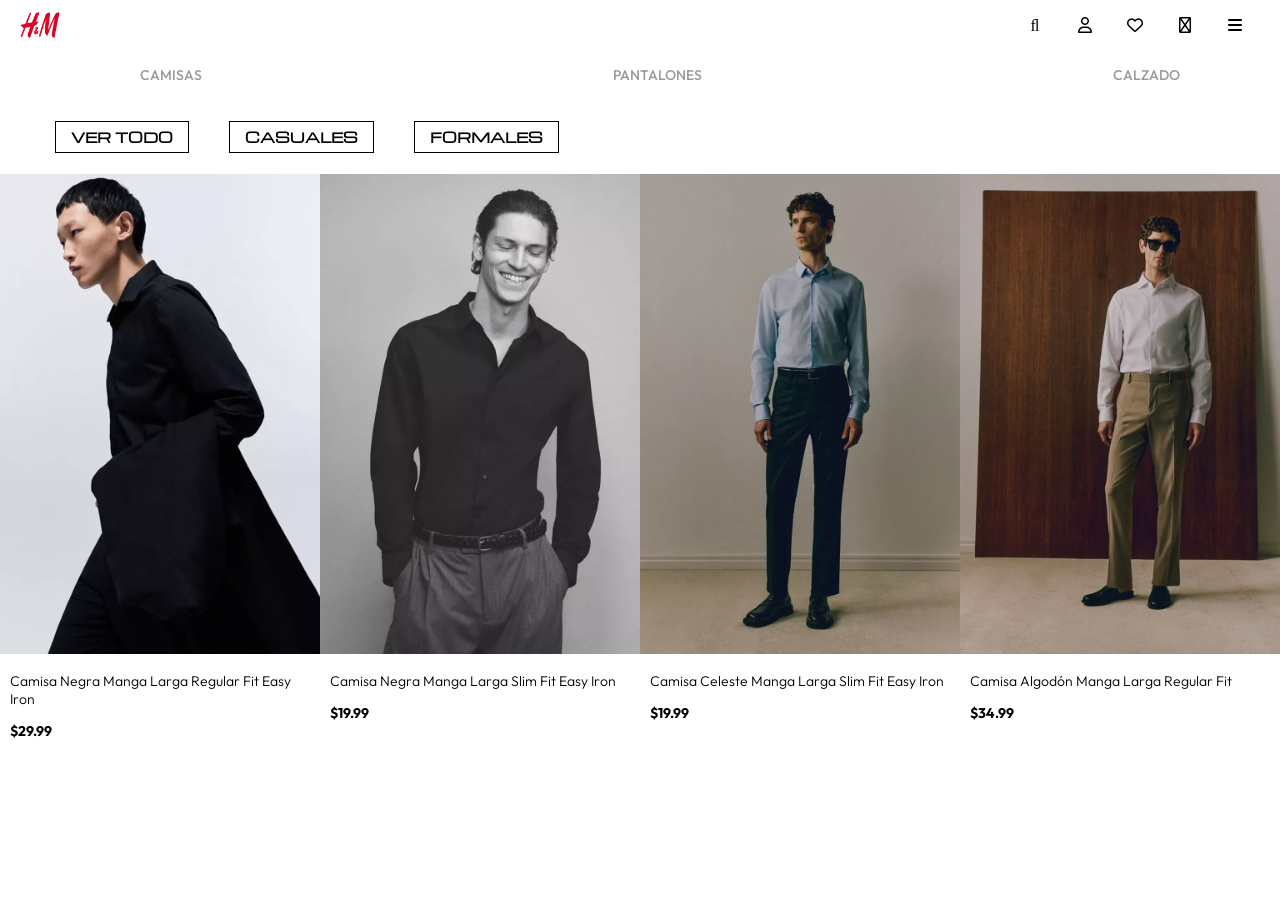
==== index.html @ f41f53e2 "Primer Commit del proyecto" ====
<!DOCTYPE html>
<html lang="en">
    <head>
        <meta charset="UTF-8">
        <meta name="viewport" content="width=device-width, initial-scale=1.0">
        <link rel="preconnect" href="https://fonts.googleapis.com">
        <link rel="preconnect" href="https://fonts.gstatic.com" crossorigin>
        <link
            href="https://fonts.googleapis.com/css2?family=Michroma&family=Outfit:wght@100;200;300;400;500;600;700;800;900&display=swap"
            rel="stylesheet">
        <link rel="stylesheet" href="styles.css">
        <link rel="stylesheet"
            href="https://cdnjs.cloudflare.com/ajax/libs/font-awesome/6.5.1/css/all.min.css">
        <title>Document</title>
    </head>
    <body class="general">
        <div class="header">
            <div class="logo">
                <img src="img/h&m_header_logo.webp" alt="h&m logo">
            </div>
            <div class="button-container">
                <div id="search">
                    <i class="far fa-search"></i>
                </div>
                <div id="user-info">
                    <i class="far fa-user"></i>
                </div>
                <div id="favorites">
                    <i class="far fa-heart"></i>
                </div>
                <div id="shopping-bag">
                    <i class="far fa-shopping-bag"></i>
                </div>
                <div id="filter-bar">
                    <i class="fas fa-bars"></i>
                </div>
            </div>

        </div>
        <nav class="nav-bar">
            <ul class="nav-bar-list">
                <li>
                    CAMISAS
                </li>
                <li>
                    PANTALONES
                </li>
                <li>
                    CALZADO
                </li>
            </ul>
        </nav>
        <nav class="category-nav-bar">
            <ul class="sub-nav-bar-list">
                <li>
                    <div>
                        VER TODO

                    </div>
                </li>
                <li>
                    <div>
                        CASUALES

                    </div>
                </li>
                <li>
                    <div>
                        FORMALES

                    </div>
                </li>
            </ul>
        </nav>
        <section class="product-section">
            <div class="tarjeta-producto">
                <div class="imagen-producto">
                    <img src="/img/camisa-negra-regular-easy.webp" alt="Camisa Negra Manga Larga Regular Fit Easy Iron">
                </div>
                <div class="info-producto">
                    <h3 class="nombre-producto">Camisa Negra Manga Larga Regular Fit Easy Iron</h3>
                    <p class="precio-producto">$29.99</p>
                </div>
            </div>
             <div class="tarjeta-producto">
                <div class="imagen-producto">
                    <img src="/img/camisa-negra-slim-easy.webp" alt="Camisa Negra Manga Larga Slim Fit Easy Iron">
                </div>
                <div class="info-producto">
                    <h3 class="nombre-producto">Camisa Negra Manga Larga Slim Fit Easy Iron</h3>
                    <p class="precio-producto">$19.99</p>
                </div>
            </div>
             <div class="tarjeta-producto">
                <div class="imagen-producto">
                    <img src="/img/camisa-celeste-slim-easy.webp" alt="Camisa Celeste Manga Larga Slim Fit Easy Iron">
                </div>
                <div class="info-producto">
                    <h3 class="nombre-producto">Camisa Celeste Manga Larga Slim Fit Easy Iron</h3>
                    <p class="precio-producto">$19.99</p>
                </div>
            </div>
             <div class="tarjeta-producto">
                <div class="imagen-producto">
                    <img src="img/camisa-slim-algodon.webp" alt="Camisa Algodón Manga Larga Regular Fit">
                </div>
                <div class="info-producto">
                    <h3 class="nombre-producto">Camisa Algodón Manga Larga Regular Fit</h3>
                    <p class="precio-producto">$34.99</p>
                </div>
            </div>

        </section>
    </body>
</html>
---- styles.css ----
:root {
    --soft-color: #999999;
    --fuente-pequena: 14px;
    --fuente-mediana: 16px;
    --fuente-grande: 20px;
    --espacio: 20px;
    --transition: 0.1s;
}
.general {
    margin: 0;
    padding: 0;
 
}   

.header {
    display: flex;
    justify-content: space-between;
    align-items: center;
    padding: 00px 20px;
}

.logo {
    width: 40px;
    height: 40px;
    cursor: pointer;
}

.logo img {
    width: 100%;
    height: 100%;
    object-fit: contain;
}

.button-container {
    display: flex;
    align-items: center;
    padding: 0%;
}

.button-container>div {
    width: 50px;
    height: 50px;
    display: flex;
    align-items: center;
    justify-content: center;
    cursor: pointer;
}

.nav-bar {

    align-items: center;
    padding:0px 70px ;

}

.nav-bar-list {
    display: flex;
    align-items: center;
    justify-content: space-between;
}

.nav-bar-list li {
    list-style: none;
    margin: 0 30px;
    font-size: var(--fuente-pequena);
    font-weight: 500;
    cursor: pointer;
    font-family: 'Outfit', sans-serif;
    color: var(--soft-color);
    cursor: pointer;
}
.nav-bar-list li:hover {
    color: black;
    transition: var(--transition);
}

.category-nav-bar {

    padding: 5px;
}

.sub-nav-bar-list {
    display: flex;
    align-items: center;
    gap: var(--espacio);
}
.sub-nav-bar-list li {
    list-style: none;
    margin: 0 10px;
 
}
.sub-nav-bar-list li div {

    font-size: var(--fuente-pequena);
    font-family: "Michroma", sans-serif;
    font-weight: bold;
    cursor: pointer;
    padding: 5px 15px;
    border: 1px solid black;
 

}
.sub-nav-bar-list li div:hover {
    background-color: black;
    color: white;
    transition: var(--transition);
}
.product-section{
    display: flex;

}
.tarjeta-producto {
    width: auto;


}
.tarjeta-producto img{
    width: 100%;
    height: auto;
    object-fit: contain;
    cursor: pointer;

}
.info-producto{
    padding: 0px 10px ;
}
.tarjeta-producto h3{
    font-family: 'Outfit', sans-serif;
    font-size: var(--fuente-pequena);
    font-weight: 300;
    
}
.tarjeta-producto p{
    font-family: 'Outfit', sans-serif;
    font-size: var(--fuente-pequena);
    font-weight: bold;
}
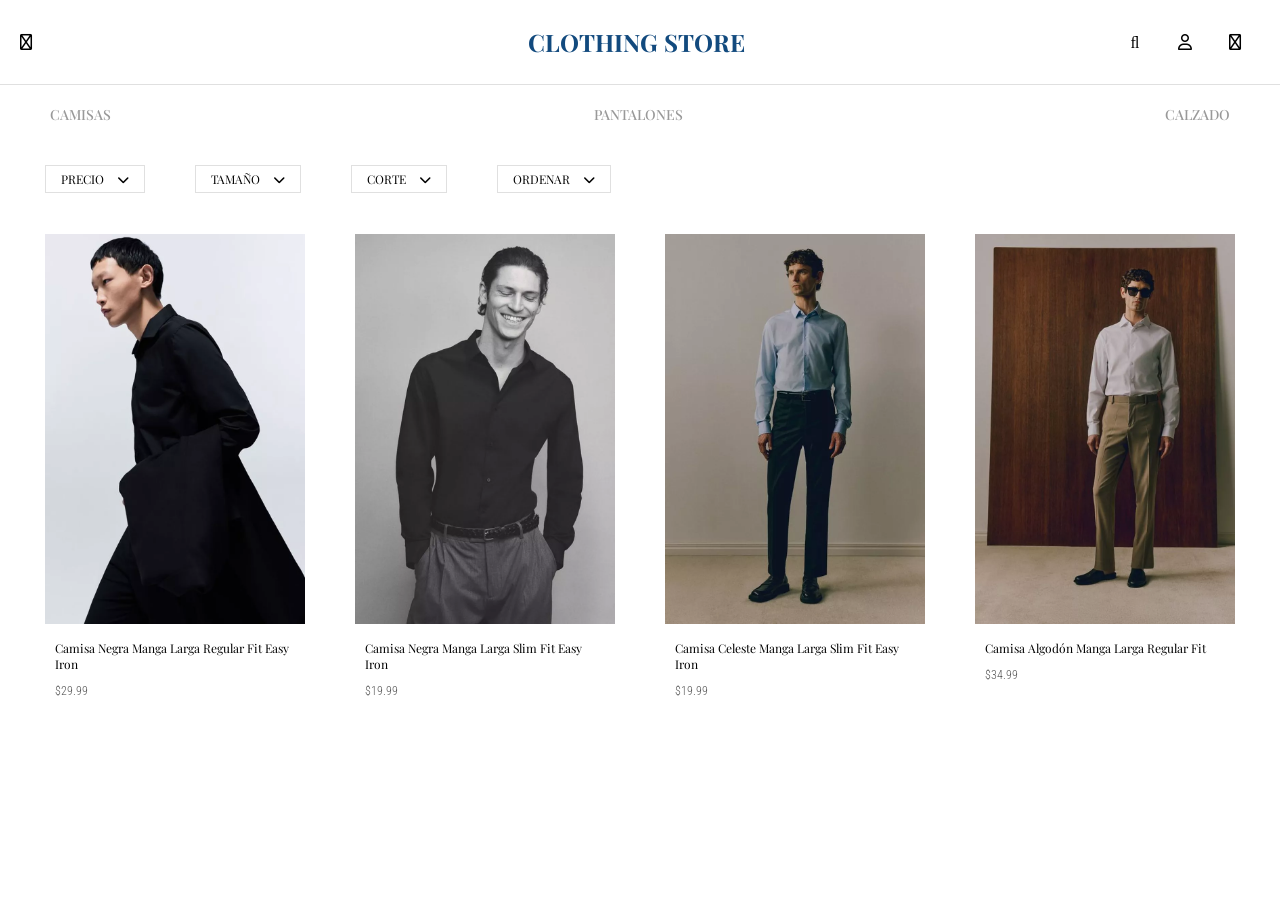
==== commit 70cc080c: "Optimizar CSS: consolidar estilos repetidos, agregar variables y clases utilitarias" ====
--- a/index.html
+++ b/index.html
@@ -6,7 +6,7 @@
         <link rel="preconnect" href="https://fonts.googleapis.com">
         <link rel="preconnect" href="https://fonts.gstatic.com" crossorigin>
         <link
-            href="https://fonts.googleapis.com/css2?family=Michroma&family=Outfit:wght@100;200;300;400;500;600;700;800;900&display=swap"
+            href="https://fonts.googleapis.com/css2?family=Playfair+Display:wght@100;200;300;400;500;600;700;800;900&family=Roboto+Condensed:wght@100;200;300;400;500;600;700;800;900&display=swap"
             rel="stylesheet">
         <link rel="stylesheet" href="styles.css">
         <link rel="stylesheet"
@@ -15,8 +15,11 @@
     </head>
     <body class="general">
         <div class="header">
+            <div class="filter-bar">
+                <i class="far fa-bars"></i>
+            </div>
             <div class="logo">
-                <img src="img/h&m_header_logo.webp" alt="h&m logo">
+                <h1>CLOTHING STORE</h1>
             </div>
             <div class="button-container">
                 <div id="search">
@@ -25,14 +28,8 @@
                 <div id="user-info">
                     <i class="far fa-user"></i>
                 </div>
-                <div id="favorites">
-                    <i class="far fa-heart"></i>
-                </div>
                 <div id="shopping-bag">
                     <i class="far fa-shopping-bag"></i>
-                </div>
-                <div id="filter-bar">
-                    <i class="fas fa-bars"></i>
                 </div>
             </div>
 
@@ -51,23 +48,25 @@
             </ul>
         </nav>
         <nav class="category-nav-bar">
-            <ul class="sub-nav-bar-list">
+            <ul class="cajas-filtro-lista">
                 <li>
                     <div>
-                        VER TODO
-
+                        PRECIO <i class="fas fa-chevron-down"></i>
                     </div>
                 </li>
                 <li>
                     <div>
-                        CASUALES
-
+                        TAMAÑO <i class="fas fa-chevron-down"></i>
                     </div>
                 </li>
                 <li>
                     <div>
-                        FORMALES
-
+                        CORTE <i class="fas fa-chevron-down"></i>
+                    </div>
+                </li>
+                <li>
+                    <div>
+                        ORDENAR <i class="fas fa-chevron-down"></i>
                     </div>
                 </li>
             </ul>
@@ -75,38 +74,47 @@
         <section class="product-section">
             <div class="tarjeta-producto">
                 <div class="imagen-producto">
-                    <img src="/img/camisa-negra-regular-easy.webp" alt="Camisa Negra Manga Larga Regular Fit Easy Iron">
+                    <img src="/img/camisa-negra-regular-easy.webp"
+                        alt="Camisa Negra Manga Larga Regular Fit Easy Iron">
                 </div>
                 <div class="info-producto">
-                    <h3 class="nombre-producto">Camisa Negra Manga Larga Regular Fit Easy Iron</h3>
+                    <h3 class="nombre-producto">Camisa Negra Manga Larga Regular
+                        Fit Easy Iron</h3>
                     <p class="precio-producto">$29.99</p>
                 </div>
             </div>
-             <div class="tarjeta-producto">
+            <div class="tarjeta-producto">
                 <div class="imagen-producto">
-                    <img src="/img/camisa-negra-slim-easy.webp" alt="Camisa Negra Manga Larga Slim Fit Easy Iron">
+                    <img src="/img/camisa-negra-slim-easy.webp"
+                        alt="Camisa Negra Manga Larga Slim Fit Easy Iron">
                 </div>
                 <div class="info-producto">
-                    <h3 class="nombre-producto">Camisa Negra Manga Larga Slim Fit Easy Iron</h3>
+                    <h3 class="nombre-producto">Camisa Negra Manga Larga Slim
+                        Fit Easy Iron</h3>
                     <p class="precio-producto">$19.99</p>
                 </div>
             </div>
-             <div class="tarjeta-producto">
+            <div class="tarjeta-producto">
                 <div class="imagen-producto">
-                    <img src="/img/camisa-celeste-slim-easy.webp" alt="Camisa Celeste Manga Larga Slim Fit Easy Iron">
+                    <img src="/img/camisa-celeste-slim-easy.webp"
+                        alt="Camisa Celeste Manga Larga Slim Fit Easy Iron">
                 </div>
                 <div class="info-producto">
-                    <h3 class="nombre-producto">Camisa Celeste Manga Larga Slim Fit Easy Iron</h3>
+                    <h3 class="nombre-producto">Camisa Celeste Manga Larga Slim
+                        Fit Easy Iron</h3>
                     <p class="precio-producto">$19.99</p>
                 </div>
             </div>
-             <div class="tarjeta-producto">
+            <div class="tarjeta-producto">
                 <div class="imagen-producto">
-                    <img src="img/camisa-slim-algodon.webp" alt="Camisa Algodón Manga Larga Regular Fit">
+                    <img src="img/camisa-slim-algodon.webp"
+                        alt="Camisa Algodón Manga Larga Regular Fit">
                 </div>
                 <div class="info-producto">
-                    <h3 class="nombre-producto">Camisa Algodón Manga Larga Regular Fit</h3>
-                    <p class="precio-producto">$34.99</p>
+                    
+                        <h3 class="nombre-producto">Camisa Algodón Manga Larga
+                            Regular Fit</h3>
+                        <p class="precio-producto">$34.99</p>
                 </div>
             </div>
 
--- a/styles.css
+++ b/styles.css
@@ -1,40 +1,127 @@
 :root {
-    --soft-color: #999999;
+    --texto-inactivo: #999999;
+    --color-primario: #124a7e;
+    --color-acento: #e0e0e0;
+    --color-precio: #575757;
+    --color-fondo: #ffffff;
+    --color-boton-animacion: #041A2F;
+    --borde-inferior: 1px solid var(--color-acento);
+    --borde-hover: 1px solid black;
+
+    --fuente-tarjeta: 12px;
     --fuente-pequena: 14px;
     --fuente-mediana: 16px;
     --fuente-grande: 20px;
-    --espacio: 20px;
-    --transition: 0.1s;
-}
+    --fuente-extra-grande: 24px;
+    --fuente-texto: "Playfair Display", serif;
+    --fuente-precio: "Roboto Condensed", sans-serif;
+    
+    --espacio: 50px;
+    --espacio-pequeno: 10px;
+    --padding-estandar: 20px 50px;
+    --padding-caja: 5px 15px;
+    --transition: 0.5s;
+    --padding-icono: 0px 0px 0px 10px;
+
+    /* Pesos de fuente */
+    --thin: 100;
+    --extra-light: 200;
+    --light: 300;
+    --regular: 400;
+    --medium: 500;
+    --semi-bold: 600;
+    --bold: 700;
+    --extra-bold: 800;
+    --black: 900;
+}
+
+/*
+* {
+    border: 1px solid red;
+}
+*/
+
+/* Utilidades generales */
+.flex-center {
+    display: flex;
+    align-items: center;
+    justify-content: center;
+}
+
+.flex-between {
+    display: flex;
+    align-items: center;
+    justify-content: space-between;
+}
+
+.cursor-pointer {
+    cursor: pointer;
+}
+
+.no-list {
+    list-style: none;
+}
+
+/* Estilos de texto */
+.texto-principal {
+    font-family: var(--fuente-texto);
+    font-size: var(--fuente-mediana);
+    font-weight: var(--regular);
+}
+
+.texto-precio {
+    font-family: var(--fuente-precio);
+    color: var(--color-precio);
+    font-weight: var(--light);
+}
+
+/* Cajas interactivas */
+.caja-interactiva {
+    border: 1px solid var(--color-acento);
+    cursor: pointer;
+    transition: var(--transition);
+}
+
+.caja-interactiva:hover {
+    border: var(--borde-hover);
+}
+
 .general {
     margin: 0;
     padding: 0;
- 
-}   
+}
+
 
 .header {
     display: flex;
     justify-content: space-between;
     align-items: center;
-    padding: 00px 20px;
+    padding: 10px 20px;
+    border-bottom: var(--borde-inferior);
+}
+
+.filter-bar {
+    display: flex;
+    align-items: center;
+    justify-content: center;
+    cursor: pointer;
 }
 
 .logo {
-    width: 40px;
-    height: 40px;
-    cursor: pointer;
-}
-
-.logo img {
-    width: 100%;
-    height: 100%;
-    object-fit: contain;
+    margin-left: 130px;
+}
+
+.logo h1 {
+    font-size: var(--fuente-extra-grande);
+    font-family: var(--fuente-texto);
+    font-weight: var(--bold);
+    cursor: pointer;
+    color: var(--color-primario);
 }
 
 .button-container {
     display: flex;
     align-items: center;
-    padding: 0%;
 }
 
 .button-container>div {
@@ -47,91 +134,206 @@
 }
 
 .nav-bar {
-
-    align-items: center;
-    padding:0px 70px ;
-
+    display: flex;
+    align-items: center;
+    width: 100%;
 }
 
 .nav-bar-list {
     display: flex;
     align-items: center;
     justify-content: space-between;
+    width: 100%;
+    padding: var(--padding-estandar);
+    margin: 0;
 }
 
 .nav-bar-list li {
     list-style: none;
-    margin: 0 30px;
     font-size: var(--fuente-pequena);
-    font-weight: 500;
-    cursor: pointer;
-    font-family: 'Outfit', sans-serif;
-    color: var(--soft-color);
-    cursor: pointer;
-}
+    font-weight: var(--medium);
+    font-family: var(--fuente-texto);
+    color: var(--texto-inactivo);
+    cursor: pointer;
+}
+
 .nav-bar-list li:hover {
-    color: black;
+    color: var(--color-primario);
     transition: var(--transition);
 }
 
 .category-nav-bar {
-
     padding: 5px;
 }
 
-.sub-nav-bar-list {
-    display: flex;
-    align-items: center;
+.cajas-filtro-lista,
+.cajas-talla-lista {
+    display: flex;
+    align-items: center;
+    list-style: none;
+}
+
+.cajas-filtro-lista {
     gap: var(--espacio);
-}
-.sub-nav-bar-list li {
+    padding: 0 50px 20px 40px;
+}
+
+.cajas-filtro-lista li,
+.cajas-talla-lista li {
     list-style: none;
-    margin: 0 10px;
- 
-}
-.sub-nav-bar-list li div {
-
-    font-size: var(--fuente-pequena);
-    font-family: "Michroma", sans-serif;
-    font-weight: bold;
-    cursor: pointer;
-    padding: 5px 15px;
-    border: 1px solid black;
- 
-
-}
-.sub-nav-bar-list li div:hover {
-    background-color: black;
-    color: white;
+}
+
+.cajas-filtro-lista li div {
+    font-size: var(--fuente-tarjeta);
+    font-family: var(--fuente-texto);
+    font-weight: var(--thin);
+    cursor: pointer;
+    padding: var(--padding-caja);
+    border: 1px solid var(--color-acento);
+}
+
+.cajas-filtro-lista li div:hover,
+.cajas-talla-lista li div:hover {
+    border: var(--borde-hover);
     transition: var(--transition);
 }
-.product-section{
-    display: flex;
-
-}
+
+.fa-chevron-down,
+.fa-ruler {
+    padding: var(--padding-icono);
+}
+
+.product-section {
+    display: flex;
+    gap: var(--espacio);
+    padding: 0 45px;
+}
+
 .tarjeta-producto {
     width: auto;
-
-
-}
-.tarjeta-producto img{
+}
+
+.tarjeta-producto img {
     width: 100%;
     height: auto;
     object-fit: contain;
     cursor: pointer;
-
-}
-.info-producto{
-    padding: 0px 10px ;
-}
-.tarjeta-producto h3{
-    font-family: 'Outfit', sans-serif;
+}
+
+.info-producto {
+    padding: 0 10px;
+}
+
+.tarjeta-producto p {
+    font-family: var(--fuente-precio);
+    font-size: var(--fuente-tarjeta);
+    font-weight: var(--light);
+    color: var(--color-precio);
+}
+
+.tarjeta-producto h3 {
+    font-family: var(--fuente-texto);
+    font-size: var(--fuente-tarjeta);
+    font-weight: var(--regular);
+}
+
+/* Estilos para la sección productos */
+
+.product-detail-section {
+    display: flex;
+    gap: var(--espacio);
+    padding: 20px 45px 50px 45px;
+}
+
+.detail-section h2 {
+    font-family: var(--fuente-texto);
+    font-size: var(--fuente-extra-grande);
+    font-weight: var(--bold);
+}
+
+.precio-detalle-producto {
+    font-family: var(--fuente-precio);
+    font-size: var(--fuente-grande);
+    font-weight: var(--light);
+    color: var(--color-precio);
+}
+
+.detalle-producto {
+    width: 525px;
+    border-bottom: var(--borde-inferior);
+}
+
+.seleccion-talla-producto {
+    padding: 10px 0 30px 0;
+}
+
+.texto-producto-detalle,
+.guia-tallas {
+    font-family: var(--fuente-texto);
+    font-size: var(--fuente-mediana);
+    font-weight: var(--regular);
+}
+
+.guia-tallas {
+    cursor: pointer;
+}
+
+.cajas-talla-lista {
+    gap: var(--espacio-pequeno);
+    padding: 20px 0;
+}
+
+.cajas-talla-lista li div {
+    font-size: var(--fuente-tarjeta);
+    font-family: var(--fuente-texto);
+    font-weight: var(--thin);
+    cursor: pointer;
+    padding: 15px;
+    border: 1px solid var(--color-acento);
+}
+
+.agregar-bolsa {
+    background-color: var(--color-primario);
+    color: white;
+    font-family: var(--fuente-texto);
+    font-weight: var(--semi-bold);
+    font-size: var(--fuente-mediana);
+    padding: 15px 50px;
+    border: none;
+    cursor: pointer;
+    transition: background-color var(--transition);
+    text-align: center;
+}
+
+.agregar-bolsa:hover {
+    background-color: var(--color-boton-animacion);
+}
+
+.descripcion {
+    font-family: var(--fuente-precio);
+    color: var(--color-precio);
     font-size: var(--fuente-pequena);
-    font-weight: 300;
-    
-}
-.tarjeta-producto p{
-    font-family: 'Outfit', sans-serif;
-    font-size: var(--fuente-pequena);
-    font-weight: bold;
+    font-weight: var(--light);
+    padding: 20px 0;
+    border-bottom: var(--borde-inferior);
+    margin-bottom: 20px;
+}
+
+.cajas-informacion {
+    padding: 10px 20px 20px 20px;
+    background-color: var(--color-acento);
+    font-family: var(--fuente-precio);
+    font-size: var(--fuente-tarjeta);
+    font-weight: var(--light);
+    margin-bottom: 20px;
+}
+
+.payment-icons {
+    display: flex;
+    gap: 10px;
+    margin-top: 15px;
+}
+
+.payment-icons i {
+    font-size: 24px;
 }
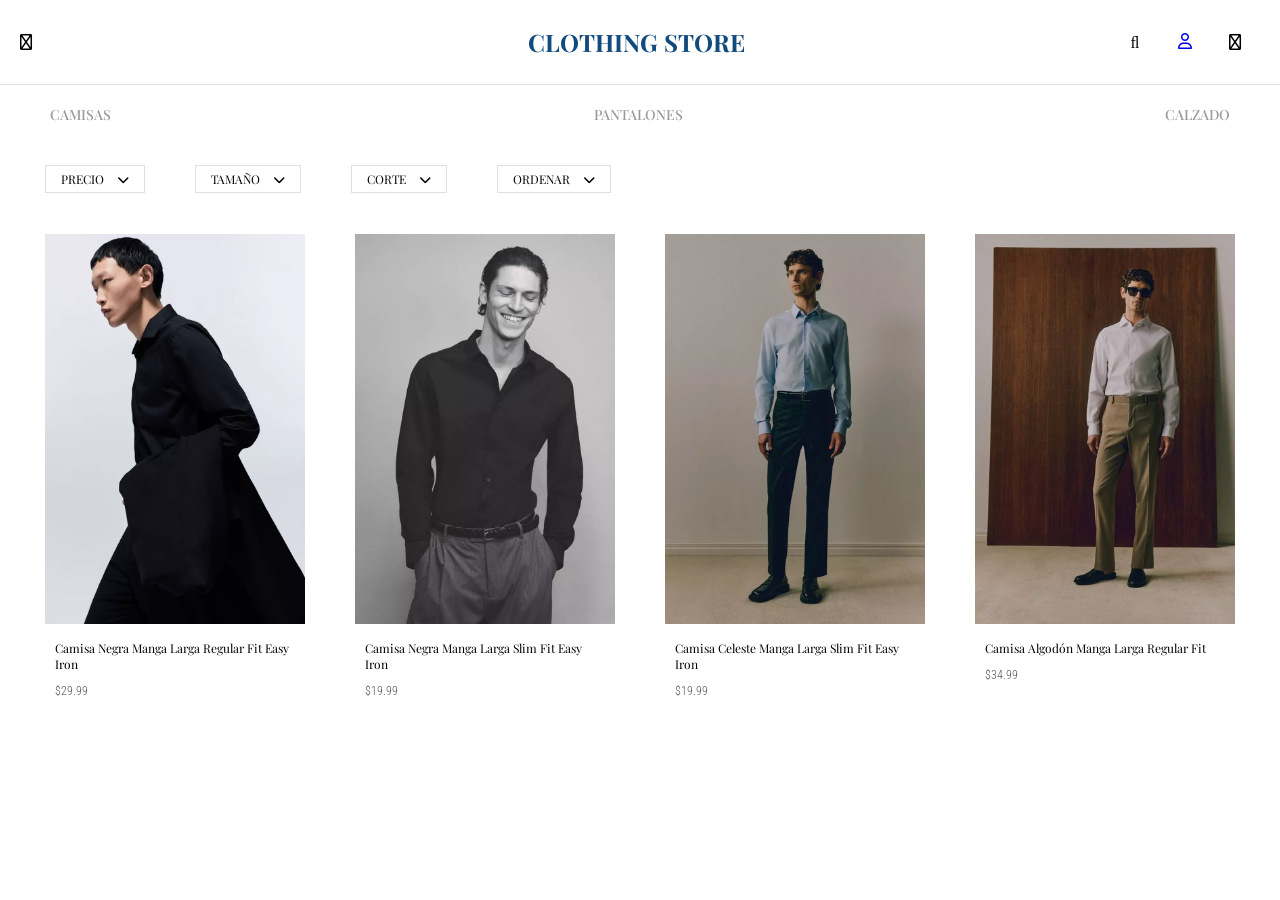
==== commit 3179a5cc: "interfaz login y registro navegables" ====
--- a/index.html
+++ b/index.html
@@ -1,123 +1,124 @@
 <!DOCTYPE html>
 <html lang="en">
-    <head>
-        <meta charset="UTF-8">
-        <meta name="viewport" content="width=device-width, initial-scale=1.0">
-        <link rel="preconnect" href="https://fonts.googleapis.com">
-        <link rel="preconnect" href="https://fonts.gstatic.com" crossorigin>
-        <link
-            href="https://fonts.googleapis.com/css2?family=Playfair+Display:wght@100;200;300;400;500;600;700;800;900&family=Roboto+Condensed:wght@100;200;300;400;500;600;700;800;900&display=swap"
-            rel="stylesheet">
-        <link rel="stylesheet" href="styles.css">
-        <link rel="stylesheet"
-            href="https://cdnjs.cloudflare.com/ajax/libs/font-awesome/6.5.1/css/all.min.css">
-        <title>Document</title>
-    </head>
-    <body class="general">
-        <div class="header">
-            <div class="filter-bar">
-                <i class="far fa-bars"></i>
+
+<head>
+    <meta charset="UTF-8">
+    <meta name="viewport" content="width=device-width, initial-scale=1.0">
+    <link rel="preconnect" href="https://fonts.googleapis.com">
+    <link rel="preconnect" href="https://fonts.gstatic.com" crossorigin>
+    <link
+        href="https://fonts.googleapis.com/css2?family=Playfair+Display:wght@100;200;300;400;500;600;700;800;900&family=Roboto+Condensed:wght@100;200;300;400;500;600;700;800;900&display=swap"
+        rel="stylesheet">
+    <link rel="stylesheet" href="styles.css">
+    <link rel="stylesheet" href="https://cdnjs.cloudflare.com/ajax/libs/font-awesome/6.5.1/css/all.min.css">
+    <title>Document</title>
+    <link rel="stylesheet" href="styles.css">
+</head>
+
+<body class="general">
+    <div class="header">
+        <div class="filter-bar">
+            <i class="far fa-bars"></i>
+        </div>
+        <div class="logo">
+            <h1>CLOTHING STORE</h1>
+        </div>
+        <div class="button-container">
+            <div id="search">
+                <i class="far fa-search"></i>
             </div>
-            <div class="logo">
-                <h1>CLOTHING STORE</h1>
+            <div id="user-info">
+                <a href="login.html">
+                    <i class="far fa-user"></i>
+                </a>
             </div>
-            <div class="button-container">
-                <div id="search">
-                    <i class="far fa-search"></i>
+            <div id="shopping-bag">
+                <i class="far fa-shopping-bag"></i>
+            </div>
+        </div>
+
+    </div>
+    <nav class="nav-bar">
+        <ul class="nav-bar-list">
+            <li>
+                CAMISAS
+            </li>
+            <li>
+                PANTALONES
+            </li>
+            <li>
+                CALZADO
+            </li>
+        </ul>
+    </nav>
+    <nav class="category-nav-bar">
+        <ul class="cajas-filtro-lista">
+            <li>
+                <div>
+                    PRECIO <i class="fas fa-chevron-down"></i>
                 </div>
-                <div id="user-info">
-                    <i class="far fa-user"></i>
+            </li>
+            <li>
+                <div>
+                    TAMAÑO <i class="fas fa-chevron-down"></i>
                 </div>
-                <div id="shopping-bag">
-                    <i class="far fa-shopping-bag"></i>
+            </li>
+            <li>
+                <div>
+                    CORTE <i class="fas fa-chevron-down"></i>
                 </div>
+            </li>
+            <li>
+                <div>
+                    ORDENAR <i class="fas fa-chevron-down"></i>
+                </div>
+            </li>
+        </ul>
+    </nav>
+    <section class="product-section">
+        <div class="tarjeta-producto">
+            <div class="imagen-producto">
+                <img src="/img/camisa-negra-regular-easy.webp" alt="Camisa Negra Manga Larga Regular Fit Easy Iron">
             </div>
+            <div class="info-producto">
+                <h3 class="nombre-producto">Camisa Negra Manga Larga Regular
+                    Fit Easy Iron</h3>
+                <p class="precio-producto">$29.99</p>
+            </div>
+        </div>
+        <div class="tarjeta-producto">
+            <div class="imagen-producto">
+                <img src="/img/camisa-negra-slim-easy.webp" alt="Camisa Negra Manga Larga Slim Fit Easy Iron">
+            </div>
+            <div class="info-producto">
+                <h3 class="nombre-producto">Camisa Negra Manga Larga Slim
+                    Fit Easy Iron</h3>
+                <p class="precio-producto">$19.99</p>
+            </div>
+        </div>
+        <div class="tarjeta-producto">
+            <div class="imagen-producto">
+                <img src="/img/camisa-celeste-slim-easy.webp" alt="Camisa Celeste Manga Larga Slim Fit Easy Iron">
+            </div>
+            <div class="info-producto">
+                <h3 class="nombre-producto">Camisa Celeste Manga Larga Slim
+                    Fit Easy Iron</h3>
+                <p class="precio-producto">$19.99</p>
+            </div>
+        </div>
+        <div class="tarjeta-producto">
+            <div class="imagen-producto">
+                <img src="img/camisa-slim-algodon.webp" alt="Camisa Algodón Manga Larga Regular Fit">
+            </div>
+            <div class="info-producto">
 
+                <h3 class="nombre-producto">Camisa Algodón Manga Larga
+                    Regular Fit</h3>
+                <p class="precio-producto">$34.99</p>
+            </div>
         </div>
-        <nav class="nav-bar">
-            <ul class="nav-bar-list">
-                <li>
-                    CAMISAS
-                </li>
-                <li>
-                    PANTALONES
-                </li>
-                <li>
-                    CALZADO
-                </li>
-            </ul>
-        </nav>
-        <nav class="category-nav-bar">
-            <ul class="cajas-filtro-lista">
-                <li>
-                    <div>
-                        PRECIO <i class="fas fa-chevron-down"></i>
-                    </div>
-                </li>
-                <li>
-                    <div>
-                        TAMAÑO <i class="fas fa-chevron-down"></i>
-                    </div>
-                </li>
-                <li>
-                    <div>
-                        CORTE <i class="fas fa-chevron-down"></i>
-                    </div>
-                </li>
-                <li>
-                    <div>
-                        ORDENAR <i class="fas fa-chevron-down"></i>
-                    </div>
-                </li>
-            </ul>
-        </nav>
-        <section class="product-section">
-            <div class="tarjeta-producto">
-                <div class="imagen-producto">
-                    <img src="/img/camisa-negra-regular-easy.webp"
-                        alt="Camisa Negra Manga Larga Regular Fit Easy Iron">
-                </div>
-                <div class="info-producto">
-                    <h3 class="nombre-producto">Camisa Negra Manga Larga Regular
-                        Fit Easy Iron</h3>
-                    <p class="precio-producto">$29.99</p>
-                </div>
-            </div>
-            <div class="tarjeta-producto">
-                <div class="imagen-producto">
-                    <img src="/img/camisa-negra-slim-easy.webp"
-                        alt="Camisa Negra Manga Larga Slim Fit Easy Iron">
-                </div>
-                <div class="info-producto">
-                    <h3 class="nombre-producto">Camisa Negra Manga Larga Slim
-                        Fit Easy Iron</h3>
-                    <p class="precio-producto">$19.99</p>
-                </div>
-            </div>
-            <div class="tarjeta-producto">
-                <div class="imagen-producto">
-                    <img src="/img/camisa-celeste-slim-easy.webp"
-                        alt="Camisa Celeste Manga Larga Slim Fit Easy Iron">
-                </div>
-                <div class="info-producto">
-                    <h3 class="nombre-producto">Camisa Celeste Manga Larga Slim
-                        Fit Easy Iron</h3>
-                    <p class="precio-producto">$19.99</p>
-                </div>
-            </div>
-            <div class="tarjeta-producto">
-                <div class="imagen-producto">
-                    <img src="img/camisa-slim-algodon.webp"
-                        alt="Camisa Algodón Manga Larga Regular Fit">
-                </div>
-                <div class="info-producto">
-                    
-                        <h3 class="nombre-producto">Camisa Algodón Manga Larga
-                            Regular Fit</h3>
-                        <p class="precio-producto">$34.99</p>
-                </div>
-            </div>
 
-        </section>
-    </body>
+    </section>
+</body>
+
 </html>
--- a/styles.css
+++ b/styles.css
@@ -15,7 +15,7 @@
     --fuente-extra-grande: 24px;
     --fuente-texto: "Playfair Display", serif;
     --fuente-precio: "Roboto Condensed", sans-serif;
-    
+
     --espacio: 50px;
     --espacio-pequeno: 10px;
     --padding-estandar: 20px 50px;
@@ -237,6 +237,97 @@
     font-weight: var(--regular);
 }
 
+
+/*Sidebar*/
+
+.sidebar {
+    position: fixed;
+    top: 0;
+    left: -300px;
+    /* Oculto por defecto */
+
+    width: 250px;
+    height: 100%;
+    background-color: var(--color-fondo);
+    box-shadow: 2px 0 5px rgba(0, 0, 0, 0.1);
+    padding: 20px;
+    transition: left var(--transition) ease;
+    z-index: 2000;
+    /*Para sobreponer la barra*/
+    overflow-y: auto;
+
+}
+
+.sidebar.active {
+    left: 0;
+    /* Visible */
+}
+
+.sidebar-header {
+    display: flex;
+    justify-content: space-between;
+    align-items: center;
+    padding: 20px;
+    border-bottom: var(--borde-inferior);
+}
+
+.sidebar-header h2 {
+    font-family: var(--fuente-texto);
+    font-size: var(--fuente-grande);
+    font-weight: var(--bold);
+    margin: 0;
+}
+
+.close-btn {
+    cursor: pointer;
+    font-size: 24px;
+}
+
+.sidebar-menu {
+    list-style: none;
+    padding: 0;
+    margin: 0;
+}
+
+.sidebar-menu li {
+    border-bottom: var(--borde-inferior);
+}
+
+.sidebar-menu li a {
+    display: block;
+    padding: 20px;
+    font-family: var(--fuente-precio);
+    font-size: var(--fuente-mediana);
+    font-weight: var(--light);
+    color: black;
+    text-decoration: none;
+    transition: background-color 0.3s;
+}
+
+.sidebar-menu li a:hover {
+    background-color: var(--color-acento);
+    color: var(--color-primario);
+}
+
+.overlay {
+    position: fixed;
+    top: 0;
+    left: 0;
+    width: 100%;
+    height: 100vh;
+    background-color: rgba(0, 0, 0, 0.5);
+    opacity: 0;
+    visibility: hidden;
+    transition: opacity var(--transition) ease, visibility var(--transition) ease;
+    z-index: 1500;
+}
+
+.overlay.active {
+    opacity: 1;
+    visibility: visible;
+}
+
+
 /* Estilos para la sección productos */
 
 .product-detail-section {
@@ -336,4 +427,217 @@
 
 .payment-icons i {
     font-size: 24px;
+}
+
+/* Estilos para filtros dropdown */
+.filter-dropdown {
+    position: absolute;
+    background-color: white;
+    border: 1px solid var(--color-acento);
+    padding: 15px;
+    margin-top: 10px;
+    z-index: 1000;
+    box-shadow: 0 2px 10px rgba(0, 0, 0, 0.1);
+    min-width: 150px;
+}
+
+.filter-dropdown label {
+    display: block;
+    padding: 8px 0;
+    cursor: pointer;
+    font-family: var(--fuente-texto);
+    font-size: var(--fuente-pequena);
+}
+
+.filter-dropdown label:hover {
+    background-color: var(--color-acento);
+}
+
+.filter-dropdown input[type="radio"] {
+    margin-right: 10px;
+    cursor: pointer;
+}
+
+.cajas-filtro-lista li {
+    position: relative;
+}
+
+/* Estilos para selección de talla en producto */
+.talla-item {
+    cursor: pointer;
+    transition: all var(--transition);
+}
+
+.talla-seleccionada {
+    background-color: var(--color-primario) !important;
+    color: white !important;
+    border-color: var(--color-primario) !important;
+}
+
+.agregar-bolsa {
+    cursor: pointer;
+    user-select: none;
+}
+
+/* Sidebar */
+.sidebar {
+    position: fixed;
+    top: 70px;
+    left: -400px;
+    width: 300px;
+    height: calc(100vh - 70px);
+    background-color: white;
+    box-shadow: 2px 0 10px rgba(0, 0, 0, 0.1);
+    transition: left 0.3s ease;
+    z-index: 1000;
+    overflow-y: auto;
+}
+
+.sidebar.active {
+    left: 0;
+}
+
+.sidebar-header {
+    display: flex;
+    justify-content: space-between;
+    align-items: center;
+    padding: 20px;
+    border-bottom: 1px solid var(--color-acento);
+}
+
+.sidebar-header h2 {
+    font-family: var(--fuente-texto);
+    font-size: var(--fuente-grande);
+    font-weight: var(--bold);
+    margin: 0;
+}
+
+.close-btn {
+    cursor: pointer;
+    font-size: 24px;
+}
+
+.sidebar-menu {
+    list-style: none;
+    padding: 0;
+    margin: 0;
+}
+
+.sidebar-menu li {
+    border-bottom: 1px solid var(--color-acento);
+}
+
+.sidebar-menu li a {
+    display: block;
+    padding: 20px;
+    font-family: var(--fuente-texto);
+    font-size: var(--fuente-mediana);
+    color: black;
+    text-decoration: none;
+    transition: background-color 0.3s;
+}
+
+.sidebar-menu li a:hover {
+    background-color: var(--color-acento);
+    color: var(--color-primario);
+}
+
+/* Overlay */
+.overlay {
+    position: fixed;
+    top: 70px;
+    left: 0;
+    width: 100%;
+    height: calc(100vh - 70px);
+    background-color: rgba(0, 0, 0, 0.5);
+    opacity: 0;
+    visibility: hidden;
+    transition: opacity 0.3s ease, visibility 0.3s ease;
+    z-index: 500;
+}
+
+.overlay.active {
+    opacity: 1;
+    visibility: visible;
+}
+
+/*login*/
+body {
+    margin: 0;
+    padding: 0;
+}
+
+.head1 {
+    background: var(--color-primario);
+    padding: 10px;
+    margin: 0px;
+}
+
+.head1 h1 {
+    color: white;
+    text-align: center;
+}
+
+.head2 {
+    display: flex;
+    justify-content: space-around;
+    align-items: center;
+    border-bottom: var(--borde-inferior);
+}
+
+.der {
+    display: flex;
+    gap: 30px;
+}
+
+.container-login {
+    border: var(--borde-inferior);
+    width: 500px;
+    margin: 60px auto;
+    display: flex;
+    justify-content: center;
+    padding: 20px;
+}
+
+form h2 {
+    text-align: center;
+    padding: 10px;
+}
+
+form {
+    display: flex;
+    flex-direction: column;
+    gap: 15px;
+}
+
+form input {
+    padding: 15px;
+}
+
+.button {
+    background: var(--color-primario);
+    padding: 15px;
+    text-align: center;
+
+}
+
+.button a {
+    color: white;
+    text-decoration: none;
+}
+
+.abajo {
+    color: var(--color-primario);
+    text-align: center;
+}
+
+.container-foot {
+    background: var(--color-primario);
+    padding: 10px;
+}
+
+.container-foot p {
+    color: white;
+    text-align: center;
+    padding: 10px;
 }
--- a/styles.css
+++ b/styles.css
@@ -15,7 +15,7 @@
     --fuente-extra-grande: 24px;
     --fuente-texto: "Playfair Display", serif;
     --fuente-precio: "Roboto Condensed", sans-serif;
-    
+
     --espacio: 50px;
     --espacio-pequeno: 10px;
     --padding-estandar: 20px 50px;
@@ -237,6 +237,97 @@
     font-weight: var(--regular);
 }
 
+
+/*Sidebar*/
+
+.sidebar {
+    position: fixed;
+    top: 0;
+    left: -300px;
+    /* Oculto por defecto */
+
+    width: 250px;
+    height: 100%;
+    background-color: var(--color-fondo);
+    box-shadow: 2px 0 5px rgba(0, 0, 0, 0.1);
+    padding: 20px;
+    transition: left var(--transition) ease;
+    z-index: 2000;
+    /*Para sobreponer la barra*/
+    overflow-y: auto;
+
+}
+
+.sidebar.active {
+    left: 0;
+    /* Visible */
+}
+
+.sidebar-header {
+    display: flex;
+    justify-content: space-between;
+    align-items: center;
+    padding: 20px;
+    border-bottom: var(--borde-inferior);
+}
+
+.sidebar-header h2 {
+    font-family: var(--fuente-texto);
+    font-size: var(--fuente-grande);
+    font-weight: var(--bold);
+    margin: 0;
+}
+
+.close-btn {
+    cursor: pointer;
+    font-size: 24px;
+}
+
+.sidebar-menu {
+    list-style: none;
+    padding: 0;
+    margin: 0;
+}
+
+.sidebar-menu li {
+    border-bottom: var(--borde-inferior);
+}
+
+.sidebar-menu li a {
+    display: block;
+    padding: 20px;
+    font-family: var(--fuente-precio);
+    font-size: var(--fuente-mediana);
+    font-weight: var(--light);
+    color: black;
+    text-decoration: none;
+    transition: background-color 0.3s;
+}
+
+.sidebar-menu li a:hover {
+    background-color: var(--color-acento);
+    color: var(--color-primario);
+}
+
+.overlay {
+    position: fixed;
+    top: 0;
+    left: 0;
+    width: 100%;
+    height: 100vh;
+    background-color: rgba(0, 0, 0, 0.5);
+    opacity: 0;
+    visibility: hidden;
+    transition: opacity var(--transition) ease, visibility var(--transition) ease;
+    z-index: 1500;
+}
+
+.overlay.active {
+    opacity: 1;
+    visibility: visible;
+}
+
+
 /* Estilos para la sección productos */
 
 .product-detail-section {
@@ -336,4 +427,217 @@
 
 .payment-icons i {
     font-size: 24px;
+}
+
+/* Estilos para filtros dropdown */
+.filter-dropdown {
+    position: absolute;
+    background-color: white;
+    border: 1px solid var(--color-acento);
+    padding: 15px;
+    margin-top: 10px;
+    z-index: 1000;
+    box-shadow: 0 2px 10px rgba(0, 0, 0, 0.1);
+    min-width: 150px;
+}
+
+.filter-dropdown label {
+    display: block;
+    padding: 8px 0;
+    cursor: pointer;
+    font-family: var(--fuente-texto);
+    font-size: var(--fuente-pequena);
+}
+
+.filter-dropdown label:hover {
+    background-color: var(--color-acento);
+}
+
+.filter-dropdown input[type="radio"] {
+    margin-right: 10px;
+    cursor: pointer;
+}
+
+.cajas-filtro-lista li {
+    position: relative;
+}
+
+/* Estilos para selección de talla en producto */
+.talla-item {
+    cursor: pointer;
+    transition: all var(--transition);
+}
+
+.talla-seleccionada {
+    background-color: var(--color-primario) !important;
+    color: white !important;
+    border-color: var(--color-primario) !important;
+}
+
+.agregar-bolsa {
+    cursor: pointer;
+    user-select: none;
+}
+
+/* Sidebar */
+.sidebar {
+    position: fixed;
+    top: 70px;
+    left: -400px;
+    width: 300px;
+    height: calc(100vh - 70px);
+    background-color: white;
+    box-shadow: 2px 0 10px rgba(0, 0, 0, 0.1);
+    transition: left 0.3s ease;
+    z-index: 1000;
+    overflow-y: auto;
+}
+
+.sidebar.active {
+    left: 0;
+}
+
+.sidebar-header {
+    display: flex;
+    justify-content: space-between;
+    align-items: center;
+    padding: 20px;
+    border-bottom: 1px solid var(--color-acento);
+}
+
+.sidebar-header h2 {
+    font-family: var(--fuente-texto);
+    font-size: var(--fuente-grande);
+    font-weight: var(--bold);
+    margin: 0;
+}
+
+.close-btn {
+    cursor: pointer;
+    font-size: 24px;
+}
+
+.sidebar-menu {
+    list-style: none;
+    padding: 0;
+    margin: 0;
+}
+
+.sidebar-menu li {
+    border-bottom: 1px solid var(--color-acento);
+}
+
+.sidebar-menu li a {
+    display: block;
+    padding: 20px;
+    font-family: var(--fuente-texto);
+    font-size: var(--fuente-mediana);
+    color: black;
+    text-decoration: none;
+    transition: background-color 0.3s;
+}
+
+.sidebar-menu li a:hover {
+    background-color: var(--color-acento);
+    color: var(--color-primario);
+}
+
+/* Overlay */
+.overlay {
+    position: fixed;
+    top: 70px;
+    left: 0;
+    width: 100%;
+    height: calc(100vh - 70px);
+    background-color: rgba(0, 0, 0, 0.5);
+    opacity: 0;
+    visibility: hidden;
+    transition: opacity 0.3s ease, visibility 0.3s ease;
+    z-index: 500;
+}
+
+.overlay.active {
+    opacity: 1;
+    visibility: visible;
+}
+
+/*login*/
+body {
+    margin: 0;
+    padding: 0;
+}
+
+.head1 {
+    background: var(--color-primario);
+    padding: 10px;
+    margin: 0px;
+}
+
+.head1 h1 {
+    color: white;
+    text-align: center;
+}
+
+.head2 {
+    display: flex;
+    justify-content: space-around;
+    align-items: center;
+    border-bottom: var(--borde-inferior);
+}
+
+.der {
+    display: flex;
+    gap: 30px;
+}
+
+.container-login {
+    border: var(--borde-inferior);
+    width: 500px;
+    margin: 60px auto;
+    display: flex;
+    justify-content: center;
+    padding: 20px;
+}
+
+form h2 {
+    text-align: center;
+    padding: 10px;
+}
+
+form {
+    display: flex;
+    flex-direction: column;
+    gap: 15px;
+}
+
+form input {
+    padding: 15px;
+}
+
+.button {
+    background: var(--color-primario);
+    padding: 15px;
+    text-align: center;
+
+}
+
+.button a {
+    color: white;
+    text-decoration: none;
+}
+
+.abajo {
+    color: var(--color-primario);
+    text-align: center;
+}
+
+.container-foot {
+    background: var(--color-primario);
+    padding: 10px;
+}
+
+.container-foot p {
+    color: white;
+    text-align: center;
+    padding: 10px;
 }
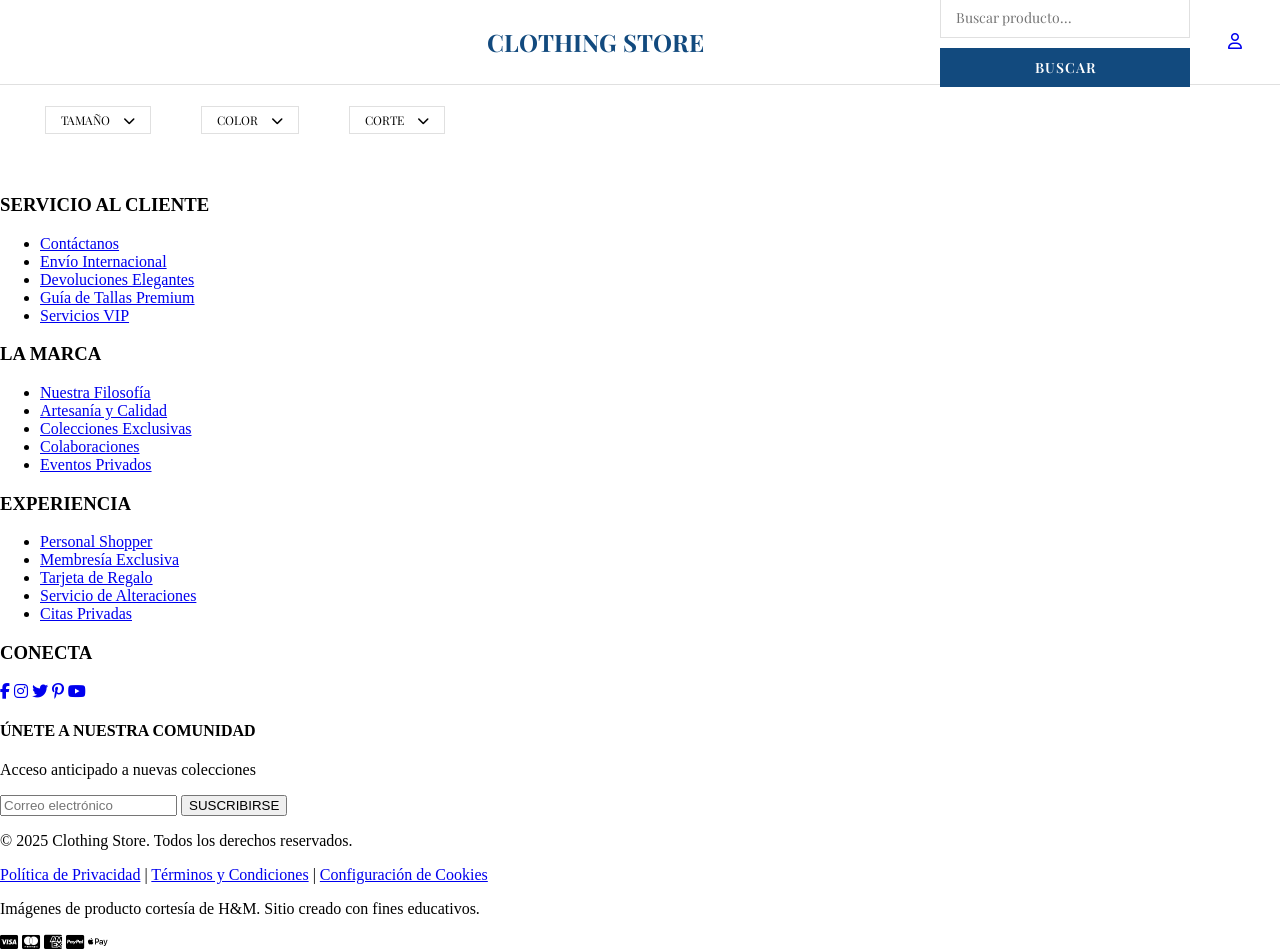
==== commit 7b46f01c: "Cambios para cumplir Requerimientos 3 y 4, Footer" ====
--- a/index.html
+++ b/index.html
@@ -1,124 +1,173 @@
 <!DOCTYPE html>
-<html lang="en">
-
+<html lang="es">
 <head>
     <meta charset="UTF-8">
     <meta name="viewport" content="width=device-width, initial-scale=1.0">
     <link rel="preconnect" href="https://fonts.googleapis.com">
     <link rel="preconnect" href="https://fonts.gstatic.com" crossorigin>
-    <link
-        href="https://fonts.googleapis.com/css2?family=Playfair+Display:wght@100;200;300;400;500;600;700;800;900&family=Roboto+Condensed:wght@100;200;300;400;500;600;700;800;900&display=swap"
-        rel="stylesheet">
-    <link rel="stylesheet" href="styles.css">
+    <link href="https://fonts.googleapis.com/css2?family=Playfair+Display:wght@100;200;300;400;500;600;700;800;900&family=Roboto+Condensed:wght@100;200;300;400;500;600;700;800;900&display=swap" rel="stylesheet">
+    <link rel="stylesheet" href="../styles.css">
     <link rel="stylesheet" href="https://cdnjs.cloudflare.com/ajax/libs/font-awesome/6.5.1/css/all.min.css">
-    <title>Document</title>
-    <link rel="stylesheet" href="styles.css">
+    <title>Clothing Store - Versión Estática Demo</title>
 </head>
-
 <body class="general">
     <div class="header">
         <div class="filter-bar">
-            <i class="far fa-bars"></i>
         </div>
         <div class="logo">
             <h1>CLOTHING STORE</h1>
         </div>
-        <div class="button-container">
-            <div id="search">
-                <i class="far fa-search"></i>
+        
+        <!-- Se cumple el requisito 3 -->
+        <div class="button-container"> 
+            <div id="search" class="search-container">
+                <div class="search-form">
+                    <div style="display: flex; flex-direction: column; gap: 10px;">
+                        <input type="text" placeholder="Buscar producto..." 
+                               style="padding: 10px 15px; border: 1px solid var(--color-acento); border-radius: 0; width: 250px; font-family: var(--fuente-texto); font-size: 14px; color: var(--color-primario); outline: none; box-sizing: border-box;">
+                        <button type="button" style="padding: 10px 20px; background-color: var(--color-primario); color: white; border: none; border-radius: 0; cursor: pointer; font-family: var(--fuente-texto); font-size: 14px; font-weight: 600; letter-spacing: 1px; transition: background-color 0.3s; width: 100%; box-sizing: border-box;">
+                            BUSCAR
+                        </button>
+                    </div>
+                </div>
             </div>
-            <div id="user-info">
-                <a href="login.html">
-                    <i class="far fa-user"></i>
-                </a>
-            </div>
-            <div id="shopping-bag">
-                <i class="far fa-shopping-bag"></i>
+            <div id="user-info" style="margin-left: 120px;">
+                <a href="login.html"><i class="far fa-user"></i></a>
             </div>
         </div>
+    </div>
 
-    </div>
-    <nav class="nav-bar">
-        <ul class="nav-bar-list">
-            <li>
-                CAMISAS
-            </li>
-            <li>
-                PANTALONES
-            </li>
-            <li>
-                CALZADO
-            </li>
-        </ul>
-    </nav>
+    <!-- Se cumple el requisito 4 -->
+    <!-- Barra de categorías y filtros -->
     <nav class="category-nav-bar">
         <ul class="cajas-filtro-lista">
             <li>
-                <div>
-                    PRECIO <i class="fas fa-chevron-down"></i>
+                <div onclick="toggleDropdown('talla-dropdown')">
+                    TAMAÑO <i class="fas fa-chevron-down"></i>
+                </div>
+                <div id="talla-dropdown" class="filter-dropdown" style="display: none;">
+                    <label><input type="radio" name="talla" value="" checked> Todas</label>
+                    <label><input type="radio" name="talla" value="XS"> XS</label>
+                    <label><input type="radio" name="talla" value="S"> S</label>
+                    <label><input type="radio" name="talla" value="M"> M</label>
+                    <label><input type="radio" name="talla" value="L"> L</label>
+                    <label><input type="radio" name="talla" value="XL"> XL</label>
                 </div>
             </li>
             <li>
-                <div>
-                    TAMAÑO <i class="fas fa-chevron-down"></i>
+                <div onclick="toggleDropdown('color-dropdown')">
+                    COLOR <i class="fas fa-chevron-down"></i>
+                </div>
+                <div id="color-dropdown" class="filter-dropdown" style="display: none;">
+                    <label><input type="radio" name="color" value="" checked> Todos</label>
+                    <label><input type="radio" name="color" value="Negro"> Negro</label>
+                    <label><input type="radio" name="color" value="Celeste"> Celeste</label>
+                    <label><input type="radio" name="color" value="Blanco"> Blanco</label>
+                    <label><input type="radio" name="color" value="Gris"> Gris</label>
+                    <label><input type="radio" name="color" value="Crudo"> Crudo</label>
+                    <label><input type="radio" name="color" value="Marrón"> Marrón</label>
                 </div>
             </li>
             <li>
-                <div>
+                <div onclick="toggleDropdown('corte-dropdown')">
                     CORTE <i class="fas fa-chevron-down"></i>
                 </div>
-            </li>
-            <li>
-                <div>
-                    ORDENAR <i class="fas fa-chevron-down"></i>
+                <div id="corte-dropdown" class="filter-dropdown" style="display: none;">
+                    <label><input type="radio" name="corte" value="" checked> Todos</label>
+                    <label><input type="radio" name="corte" value="Regular Fit"> Regular Fit</label>
+                    <label><input type="radio" name="corte" value="Slim Fit"> Slim Fit</label>
+                    <label><input type="radio" name="corte" value="Loose Fit"> Loose Fit</label>
+                    <label><input type="radio" name="corte" value="Relaxed Fit"> Relaxed Fit</label>
                 </div>
             </li>
         </ul>
     </nav>
+
+    <!-- Catálogo de productos -->
     <section class="product-section">
-        <div class="tarjeta-producto">
-            <div class="imagen-producto">
-                <img src="/img/camisa-negra-regular-easy.webp" alt="Camisa Negra Manga Larga Regular Fit Easy Iron">
+        <div class="product-grid" id="product-grid">
+            <!-- Los productos se cargarán aquí dinámicamente -->
+        </div>
+    </section>
+
+    <!-- Footer -->
+    <footer class="footer">
+        <div class="footer-content">
+            <div class="footer-section">
+                <h3>SERVICIO AL CLIENTE</h3>
+                <ul>
+                    <li><a href="#">Contáctanos</a></li>
+                    <li><a href="#">Envío Internacional</a></li>
+                    <li><a href="#">Devoluciones Elegantes</a></li>
+                    <li><a href="#">Guía de Tallas Premium</a></li>
+                    <li><a href="#">Servicios VIP</a></li>
+                </ul>
             </div>
-            <div class="info-producto">
-                <h3 class="nombre-producto">Camisa Negra Manga Larga Regular
-                    Fit Easy Iron</h3>
-                <p class="precio-producto">$29.99</p>
+
+            <div class="footer-section">
+                <h3>LA MARCA</h3>
+                <ul>
+                    <li><a href="#">Nuestra Filosofía</a></li>
+                    <li><a href="#">Artesanía y Calidad</a></li>
+                    <li><a href="#">Colecciones Exclusivas</a></li>
+                    <li><a href="#">Colaboraciones</a></li>
+                    <li><a href="#">Eventos Privados</a></li>
+                </ul>
             </div>
-        </div>
-        <div class="tarjeta-producto">
-            <div class="imagen-producto">
-                <img src="/img/camisa-negra-slim-easy.webp" alt="Camisa Negra Manga Larga Slim Fit Easy Iron">
+
+            <div class="footer-section">
+                <h3>EXPERIENCIA</h3>
+                <ul>
+                    <li><a href="#">Personal Shopper</a></li>
+                    <li><a href="#">Membresía Exclusiva</a></li>
+                    <li><a href="#">Tarjeta de Regalo</a></li>
+                    <li><a href="#">Servicio de Alteraciones</a></li>
+                    <li><a href="#">Citas Privadas</a></li>
+                </ul>
             </div>
-            <div class="info-producto">
-                <h3 class="nombre-producto">Camisa Negra Manga Larga Slim
-                    Fit Easy Iron</h3>
-                <p class="precio-producto">$19.99</p>
-            </div>
-        </div>
-        <div class="tarjeta-producto">
-            <div class="imagen-producto">
-                <img src="/img/camisa-celeste-slim-easy.webp" alt="Camisa Celeste Manga Larga Slim Fit Easy Iron">
-            </div>
-            <div class="info-producto">
-                <h3 class="nombre-producto">Camisa Celeste Manga Larga Slim
-                    Fit Easy Iron</h3>
-                <p class="precio-producto">$19.99</p>
-            </div>
-        </div>
-        <div class="tarjeta-producto">
-            <div class="imagen-producto">
-                <img src="img/camisa-slim-algodon.webp" alt="Camisa Algodón Manga Larga Regular Fit">
-            </div>
-            <div class="info-producto">
 
-                <h3 class="nombre-producto">Camisa Algodón Manga Larga
-                    Regular Fit</h3>
-                <p class="precio-producto">$34.99</p>
+            <div class="footer-section">
+                <h3>CONECTA</h3>
+                <div class="social-links">
+                    <a href="#" aria-label="Facebook"><i class="fab fa-facebook-f"></i></a>
+                    <a href="#" aria-label="Instagram"><i class="fab fa-instagram"></i></a>
+                    <a href="#" aria-label="Twitter"><i class="fab fa-twitter"></i></a>
+                    <a href="#" aria-label="Pinterest"><i class="fab fa-pinterest-p"></i></a>
+                    <a href="#" aria-label="YouTube"><i class="fab fa-youtube"></i></a>
+                </div>
+                <div class="newsletter">
+                    <h4>ÚNETE A NUESTRA COMUNIDAD</h4>
+                    <p>Acceso anticipado a nuevas colecciones</p>
+                    <div class="newsletter-form">
+                        <input type="email" placeholder="Correo electrónico">
+                        <button type="button">SUSCRIBIRSE</button>
+                    </div>
+                </div>
             </div>
         </div>
 
-    </section>
+        <div class="footer-bottom">
+            <div class="footer-legal">
+                <p>&copy; 2025 Clothing Store. Todos los derechos reservados.</p>
+                <div class="legal-links">
+                    <a href="#">Política de Privacidad</a>
+                    <span>|</span>
+                    <a href="#">Términos y Condiciones</a>
+                    <span>|</span>
+                    <a href="#">Configuración de Cookies</a>
+                </div>
+                <p class="image-credits">Imágenes de producto cortesía de H&M. Sitio creado con fines educativos.</p>
+            </div>
+            <div class="payment-methods">
+                <i class="fab fa-cc-visa"></i>
+                <i class="fab fa-cc-mastercard"></i>
+                <i class="fab fa-cc-amex"></i>
+                <i class="fab fa-cc-paypal"></i>
+                <i class="fab fa-apple-pay"></i>
+            </div>
+        </div>
+    </footer>
+
+    <script src="script.js"></script>
 </body>
-
 </html>
